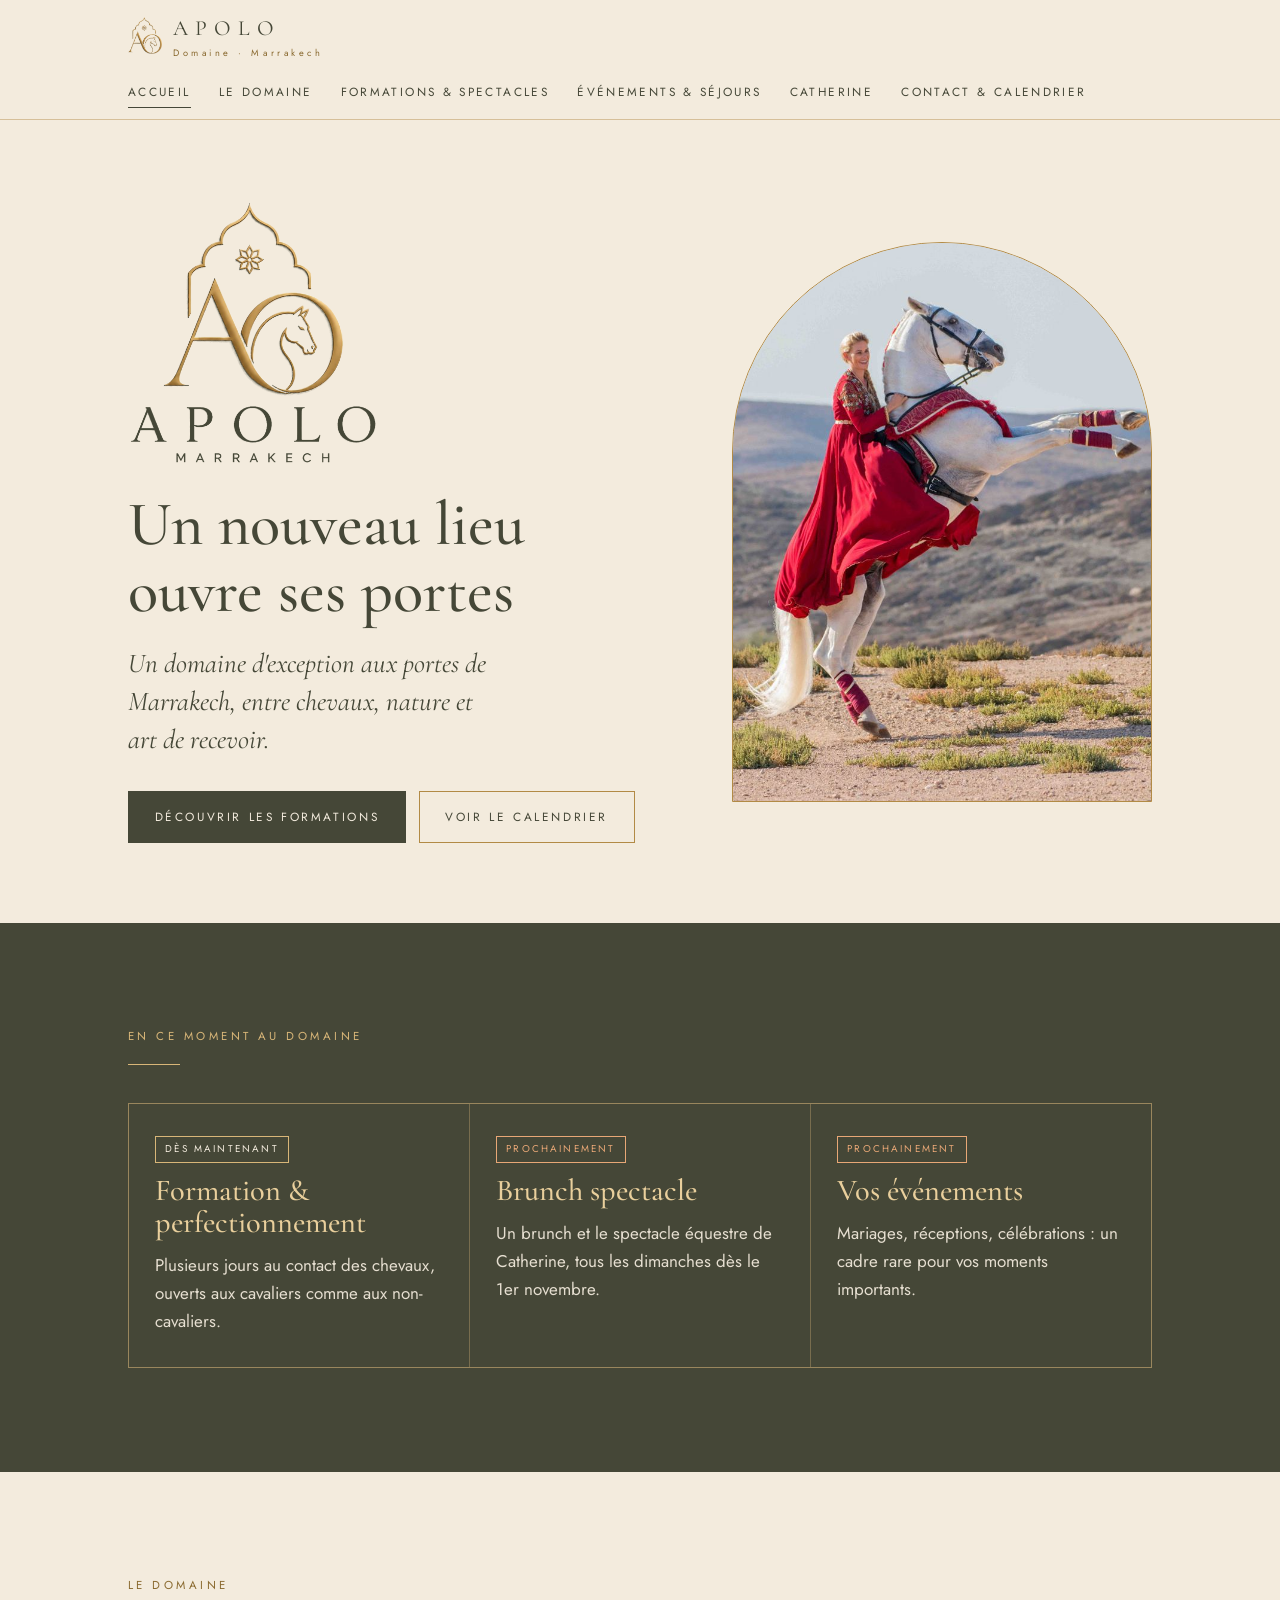
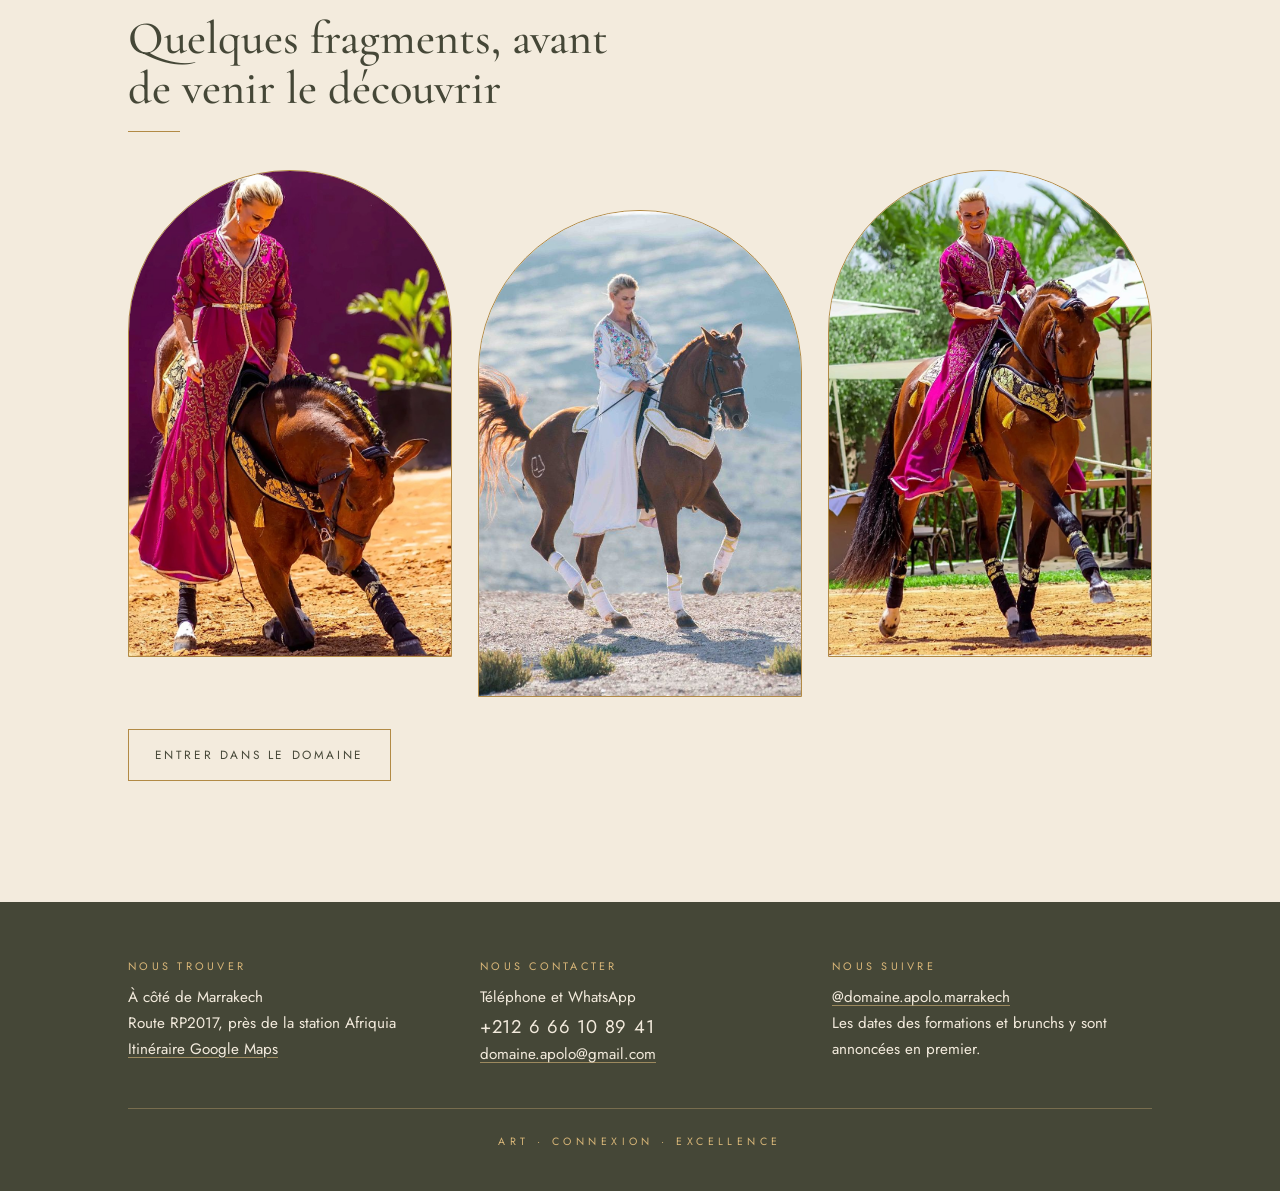
==== index.html @ 91119b83 "Site Domaine Apolo Marrakech Co-Authored-By: Claude Sonnet 5.5 <noreply@anthropic.com> Claude-Sessio" ====
<!doctype html><html lang="fr"><head><meta charset=utf8><meta name=viewport content="width=device-width,initial-scale=1,viewport-fit=cover"><style>:root{color-scheme:light;box-sizing:border-box}body{margin:0;padding:0;font:14px -apple-system,sans-serif;background:#fff;color:#000}img{max-width:100%}</style></head><body>
<title>Apolo Domaine Marrakech</title>
<link rel="preconnect" href="https://fonts.googleapis.com">
<link rel="stylesheet" href="https://fonts.googleapis.com/css2?family=Cormorant+Garamond:ital,wght@0,400;0,500;0,600;1,400;1,500&family=Jost:wght@400;500&display=swap">
<link rel="stylesheet" href="style.css">
<style>
.hero{padding-block:clamp(2.5rem,7vw,5rem)}
.hero .split{grid-template-columns:minmax(0,1.1fr) minmax(0,.9fr)}
.hero-logo{width:min(250px,60vw)}
.hero h1{font-size:clamp(2.3rem,5.4vw,3.9rem);margin-top:1.6rem}
.hero .lead{margin:1.2rem 0 2rem;max-width:30ch}
.hero .arch{aspect-ratio:3/4;width:100%;max-width:420px;justify-self:end}
@media(max-width:760px){.hero .split{grid-template-columns:1fr}.hero .arch{justify-self:center;max-width:320px}}
.now{display:grid;grid-template-columns:repeat(auto-fit,minmax(min(100%,260px),1fr));gap:1px;background:rgba(216,182,120,.35);border:1px solid rgba(216,182,120,.35);margin-top:2.4rem}
.now a{background:var(--olive);padding:2rem 1.6rem;text-decoration:none;display:grid;gap:.7rem;align-content:start}
.now a:hover{background:var(--olive-soft)}
.now h3{font-size:1.9rem;color:#E9CF9C}
.now p{margin:0;opacity:.92}
.frags{display:grid;grid-template-columns:repeat(3,minmax(0,1fr));gap:clamp(.8rem,2.5vw,1.6rem);margin-top:2.4rem}
.frags .arch{aspect-ratio:2/3}
.frags .arch:nth-child(2){margin-top:2.5rem}
@media(max-width:560px){.frags{grid-template-columns:repeat(2,minmax(0,1fr))}.frags .arch:nth-child(3){display:none}}
</style>

<header class="top"><div class="wrap">
<a class="brand" href="index.html"><img src="embleme_apolo.png" alt=""><span>APOLO<small>Domaine · Marrakech</small></span></a>
<button class="menu-btn" type="button" aria-expanded="false" aria-controls="menu">Menu</button>
<nav class="nav" id="menu" aria-label="Menu principal">
<a href="index.html" aria-current="page">Accueil</a>
<a href="domaine.html">Le Domaine</a>
<a href="experiences.html">Formations &amp; Spectacles</a>
<a href="evenements.html">Événements &amp; Séjours</a>
<a href="catherine.html">Catherine</a>
<a href="contact.html">Contact &amp; Calendrier</a>
</nav>
</div></header>

<main>
<section class="hero"><div class="wrap split">
<div>
<img class="hero-logo" src="logo_apolo.png" alt="Apolo Marrakech">
<h1>Un nouveau lieu ouvre ses portes</h1>
<p class="lead">Un domaine d'exception aux portes de Marrakech, entre chevaux, nature et art de recevoir.</p>
<div class="actions"><a class="btn" href="experiences.html">Découvrir les formations</a><a class="btn ghost" href="contact.html">Voir le calendrier</a></div>
</div>
<div class="arch"><img src="photos/rouge-cabre.jpg" alt="Catherine en robe rouge sur un cheval blanc cabré" style="object-position:33% 50%"></div>
</div></section>

<section class="dark"><div class="wrap">
<div class="intro"><div class="eyebrow">En ce moment au domaine</div><div class="rule"></div></div>
<div class="now">
<a href="experiences.html"><span class="tag open" style="justify-self:start;color:var(--ivory);background:transparent;border-color:#D8B678">Dès maintenant</span><h3>Formation &amp; perfectionnement</h3><p>Plusieurs jours au contact des chevaux, ouverts aux cavaliers comme aux non-cavaliers.</p></a>
<a href="experiences.html"><span class="tag soon" style="justify-self:start">Prochainement</span><h3>Brunch spectacle</h3><p>Un brunch et le spectacle équestre de Catherine, tous les dimanches dès le 1er novembre.</p></a>
<a href="evenements.html"><span class="tag soon" style="justify-self:start">Prochainement</span><h3>Vos événements</h3><p>Mariages, réceptions, célébrations : un cadre rare pour vos moments importants.</p></a>
</div>
</div></section>

<section><div class="wrap">
<div class="intro"><div class="eyebrow">Le domaine</div><h2 style="font-size:clamp(2rem,4vw,2.9rem)">Quelques fragments, avant de venir le découvrir</h2><div class="rule"></div></div>
<div class="frags">
<div class="arch"><img src="photos/cath-fuchsia-reverence.jpg" alt="Catherine en caftan fuchsia, sur un alezan" style="object-position:45% 40%" loading="lazy"></div>
<div class="arch"><img src="photos/blanc-envol.jpg" alt="Cheval alezan, la queue dans la lumière" style="object-position:38% 50%" loading="lazy"></div>
<div class="arch"><img src="photos/cath-fuchsia-trot.jpg" alt="Catherine en caftan fuchsia, au trot sur un alezan" style="object-position:55% 40%" loading="lazy"></div>
</div>
<p style="margin-top:2rem"><a class="btn ghost" href="domaine.html">Entrer dans le domaine</a></p>
</div></section>
</main>

<footer class="foot"><div class="wrap">
<div class="cols">
<div><h4>Nous trouver</h4><p>À côté de Marrakech<br>Route RP2017, près de la station Afriquia<br><a href="https://www.google.com/maps/search/?api=1&amp;query=31.46699,-7.87174" target="_blank" rel="noopener">Itinéraire Google Maps</a></p></div>
<div><h4>Nous contacter</h4><p>Téléphone et WhatsApp<br><span style="font-size:1.15rem;letter-spacing:.04em">+212 6 66 10 89 41</span><br><a href="mailto:domaine.apolo@gmail.com">domaine.apolo@gmail.com</a></p></div>
<div><h4>Nous suivre</h4><p><a href="https://www.instagram.com/domaine.apolo.marrakech/" target="_blank" rel="noopener">@domaine.apolo.marrakech</a><br>Les dates des formations et brunchs y sont annoncées en premier.</p></div>
</div>
<div class="motto">Art · Connexion · Excellence</div>
</div></footer>
<script>(function(){function up(){try{window.scrollTo(0,0);document.documentElement.scrollTop=0;document.body.scrollTop=0;}catch(e){}}
try{if("scrollRestoration" in history)history.scrollRestoration="manual";}catch(e){}
if(!location.hash){up();document.addEventListener("DOMContentLoaded",up);window.addEventListener("load",function(){up();setTimeout(up,60);setTimeout(up,300);});window.addEventListener("pageshow",up);}
document.querySelectorAll(".nav a,.brand").forEach(function(a){a.addEventListener("click",function(e){var h=a.getAttribute("href")||"",p=location.pathname.split("/").pop()||"index.html";if(h===p||(h==="index.html"&&p==="")){e.preventDefault();window.scrollTo({top:0,behavior:"smooth"});var t=document.querySelector(".top"),m=document.querySelector(".menu-btn");if(t&&t.classList.contains("open")){t.classList.remove("open");if(m){m.setAttribute("aria-expanded","false");m.textContent="Menu";}}}});});})();</script>
<script>(function(){var b=document.querySelector(".menu-btn"),h=document.querySelector(".top");if(!b||!h)return;b.addEventListener("click",function(){var o=h.classList.toggle("open");b.setAttribute("aria-expanded",o?"true":"false");b.textContent=o?"Fermer":"Menu";});})();</script>
</body></html>
---- style.css ----
/* Apolo — arches marocaines, ivoire et kaki olive, rythme lent, une seule touche terracotta par écran */
:root{
  --ivory:#F3EBDD; --sand:#E9DDC6; --sand-deep:#DCCBAA;
  --olive:#454737; --olive-soft:#5E604C; --gold:#B28A45; --gold-ink:#8A6A30; --terra:#B4632F;
  --line:rgba(178,138,69,.45);
  --f-display:'Cormorant Garamond',Georgia,'Times New Roman',serif;
  --f-body:'Jost','Helvetica Neue',Arial,sans-serif;
  color-scheme:light;
}
*{box-sizing:border-box}
html{scroll-behavior:smooth}
body{margin:0;background:var(--ivory);color:var(--olive);font-family:var(--f-body);font-weight:400;font-size:1.0625rem;line-height:1.65}
img{max-width:100%;display:block}
a{color:inherit}
a:focus-visible,button:focus-visible,input:focus-visible,select:focus-visible,textarea:focus-visible{outline:2px solid var(--gold-ink);outline-offset:3px}
h1,h2,h3{font-family:var(--f-display);font-weight:500;line-height:1.08;margin:0;text-wrap:balance}
.eyebrow{font-family:var(--f-body);font-size:.72rem;letter-spacing:.3em;text-transform:uppercase;color:var(--gold-ink)}
.rule{width:52px;height:1px;background:var(--gold)}
.wrap{max-width:1120px;margin:0 auto;padding-inline:clamp(16px,5vw,48px)}

/* En-tête */
.top{position:sticky;top:env(safe-area-inset-top,0px);z-index:10;background:var(--ivory);border-bottom:1px solid var(--line)}
.top .wrap{display:flex;align-items:center;justify-content:space-between;gap:1rem;padding-block:.7rem;flex-wrap:wrap}
.brand{display:flex;align-items:center;gap:.7rem;text-decoration:none}
.brand img{width:34px;height:auto}
.brand span{font-family:var(--f-display);font-size:1.35rem;letter-spacing:.32em}
.brand small{display:block;font-family:var(--f-body);font-size:.58rem;letter-spacing:.38em;color:var(--gold-ink);margin-top:-2px}
.nav{display:flex;gap:clamp(.9rem,2.2vw,1.8rem);flex-wrap:wrap;align-items:center}
.nav a{font-size:.74rem;letter-spacing:.2em;text-transform:uppercase;text-decoration:none;padding-block:.35rem;border-bottom:1px solid transparent}
.nav a:hover{border-color:var(--gold)}
.nav a[aria-current="page"]{border-color:var(--olive)}
.menu-btn{display:none}
@media(max-width:820px){
  .top .wrap{justify-content:space-between;flex-wrap:wrap;padding-block:.55rem}
  .brand span{font-size:1.2rem}
  .menu-btn{display:inline-flex;align-items:center;justify-content:center;min-height:44px;padding:0 1.1rem;background:transparent;border:1px solid var(--gold);color:var(--olive);font-family:var(--f-body);font-size:.72rem;letter-spacing:.22em;text-transform:uppercase;cursor:pointer}
  .nav{display:none;width:100%;flex-direction:column;align-items:stretch;flex-wrap:nowrap;gap:0;padding-bottom:.4rem}
  .top.open .nav{display:flex}
  .nav a{padding:.95rem .2rem;font-size:.8rem;border-bottom:1px solid var(--line)}
  .nav a:last-child{border-bottom:0}
  .nav a[aria-current="page"]{color:var(--gold-ink)}
}

/* Boutons */
.btn{display:inline-block;font-size:.74rem;letter-spacing:.22em;text-transform:uppercase;text-decoration:none;padding:.95rem 1.6rem;background:var(--olive);color:var(--ivory);border:1px solid var(--olive);cursor:pointer;font-family:var(--f-body)}
.btn:hover{background:var(--olive-soft)}
.btn.ghost{background:transparent;color:var(--olive);border-color:var(--gold)}
.btn.ghost:hover{background:var(--sand)}
.btn.on-dark{background:var(--ivory);color:var(--olive);border-color:var(--ivory)}
.actions{display:flex;gap:.8rem;flex-wrap:wrap}

/* Arches photo : on montre un fragment, jamais tout */
.arch{position:relative;border-radius:999px 999px 0 0;overflow:hidden;background:var(--sand);border:1px solid var(--gold);max-width:100%}
.arch img{width:100%;height:100%;object-fit:cover}
.arch .ph{position:absolute;inset:0;display:grid;place-items:center;padding:1.5rem;text-align:center;font-size:.72rem;letter-spacing:.16em;text-transform:uppercase;color:var(--gold-ink);background:repeating-linear-gradient(135deg,transparent 0 14px,rgba(178,138,69,.07) 14px 15px)}

/* Sections */
section{padding-block:clamp(3.5rem,9vw,6.5rem)}
.band{background:var(--sand)}
.dark{background:var(--olive);color:var(--ivory)}
.dark .eyebrow{color:#D8B678}
.dark .rule{background:#D8B678}
.intro{display:grid;gap:1.1rem;max-width:62ch}
.intro p{margin:0}
.lead{font-family:var(--f-display);font-size:clamp(1.35rem,2.4vw,1.7rem);line-height:1.4;font-style:italic}
.split{display:grid;grid-template-columns:minmax(0,1fr) minmax(0,1.15fr);gap:clamp(2rem,6vw,5rem);align-items:center}
@media(max-width:760px){.split{grid-template-columns:1fr}}

.tag{display:inline-block;font-size:.62rem;letter-spacing:.22em;text-transform:uppercase;padding:.28rem .6rem;border:1px solid currentColor}
.tag.soon{color:var(--terra)}
.tag.open{color:var(--olive);background:var(--sand)}
.dark .tag.soon{color:#E8A776}

/* Liste d'offres */
.offers{display:grid;grid-template-columns:repeat(auto-fit,minmax(min(100%,250px),1fr));border-top:1px solid var(--line);border-left:1px solid var(--line);margin-top:2.5rem}
.offer{padding:1.8rem 1.5rem;border-right:1px solid var(--line);border-bottom:1px solid var(--line);display:grid;gap:.6rem;align-content:start;text-decoration:none;min-width:0}
a.offer:hover{background:var(--sand)}
.offer h3{font-size:1.55rem}
.offer p{margin:0;color:var(--olive-soft);font-size:.98rem}

/* Pied de page */
.foot{background:var(--olive);color:var(--ivory);padding-block:3.5rem 2.5rem}
.foot .cols{display:grid;grid-template-columns:repeat(auto-fit,minmax(min(100%,220px),1fr));gap:2rem}
.foot h4{margin:0 0 .6rem;font-family:var(--f-body);font-weight:400;font-size:.68rem;letter-spacing:.3em;text-transform:uppercase;color:#D8B678}
.foot p{margin:0;font-size:.95rem;line-height:1.7}
.foot a{text-decoration:underline;text-decoration-color:rgba(216,182,120,.6);text-underline-offset:3px}
.foot .motto{margin-top:2.5rem;padding-top:1.5rem;border-top:1px solid rgba(216,182,120,.35);text-align:center;font-size:.66rem;letter-spacing:.42em;text-transform:uppercase;color:#D8B678}

@media(prefers-reduced-motion:reduce){html{scroll-behavior:auto}}
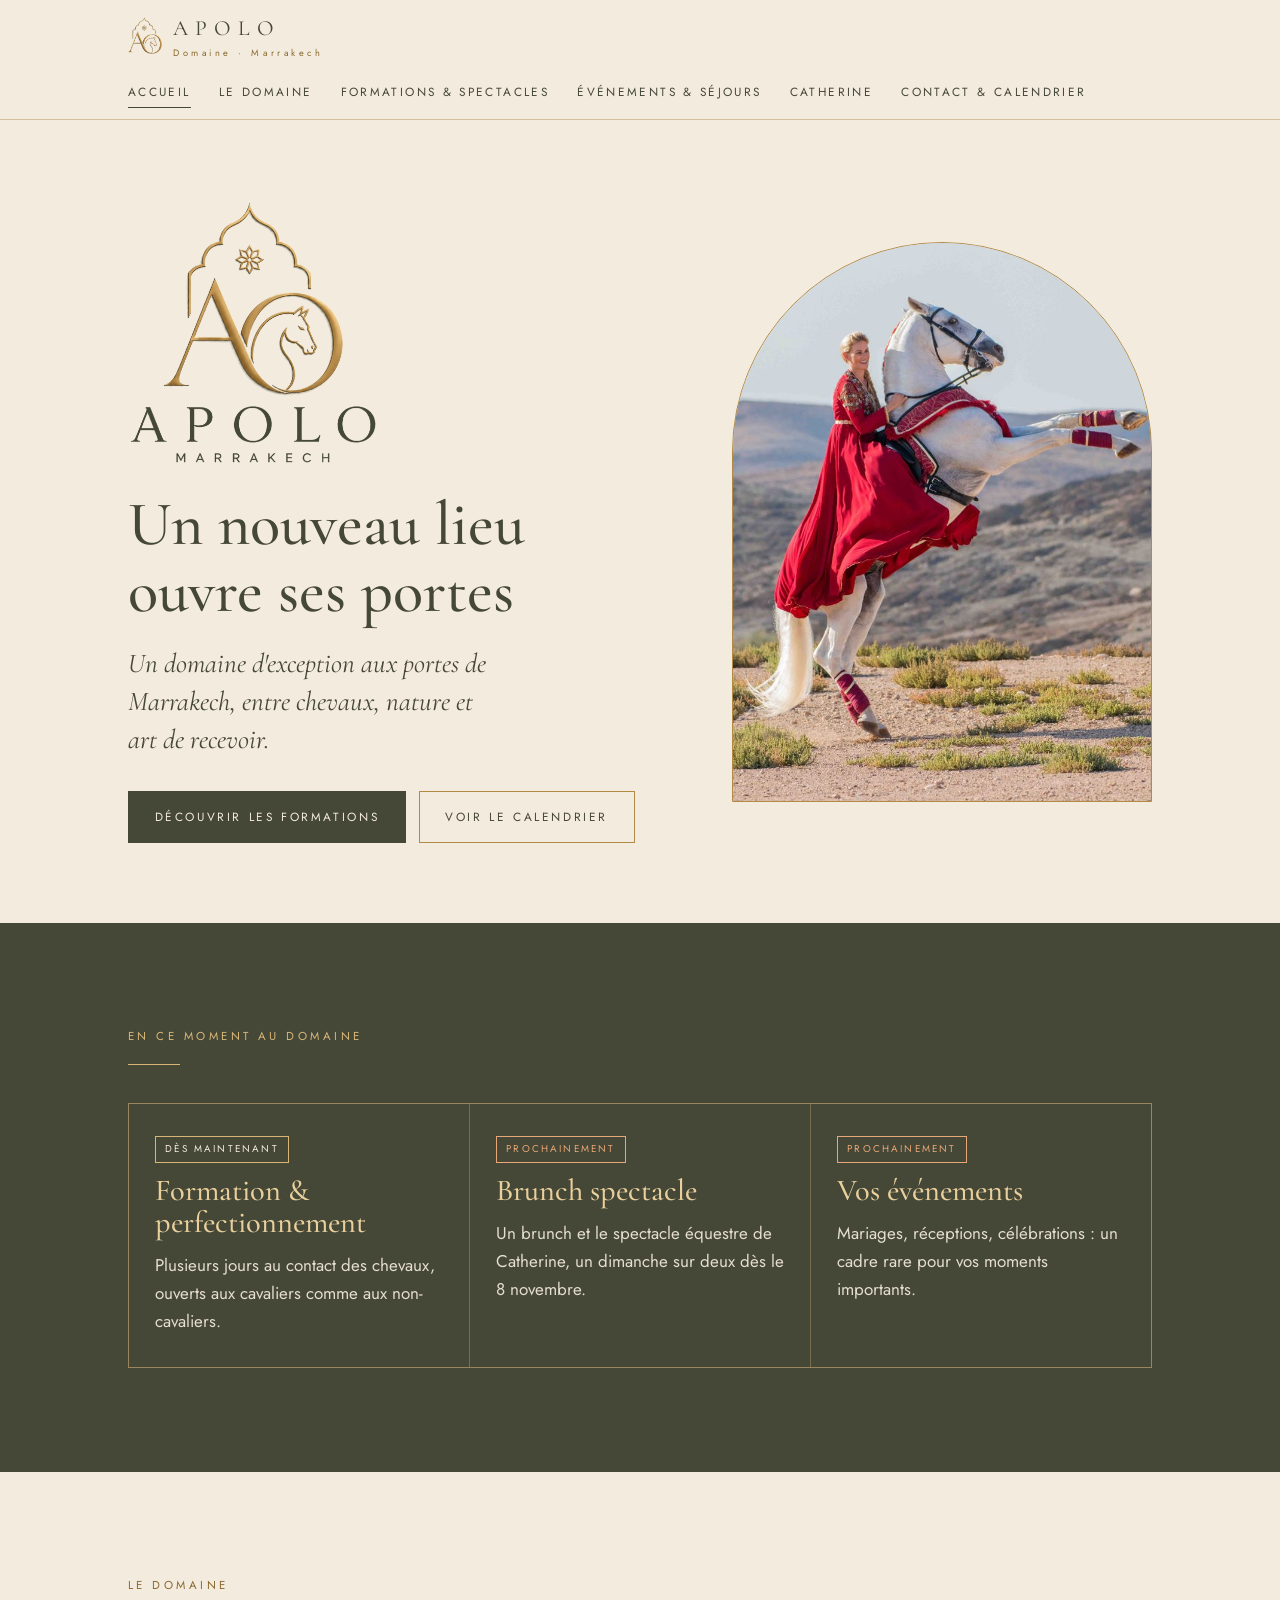
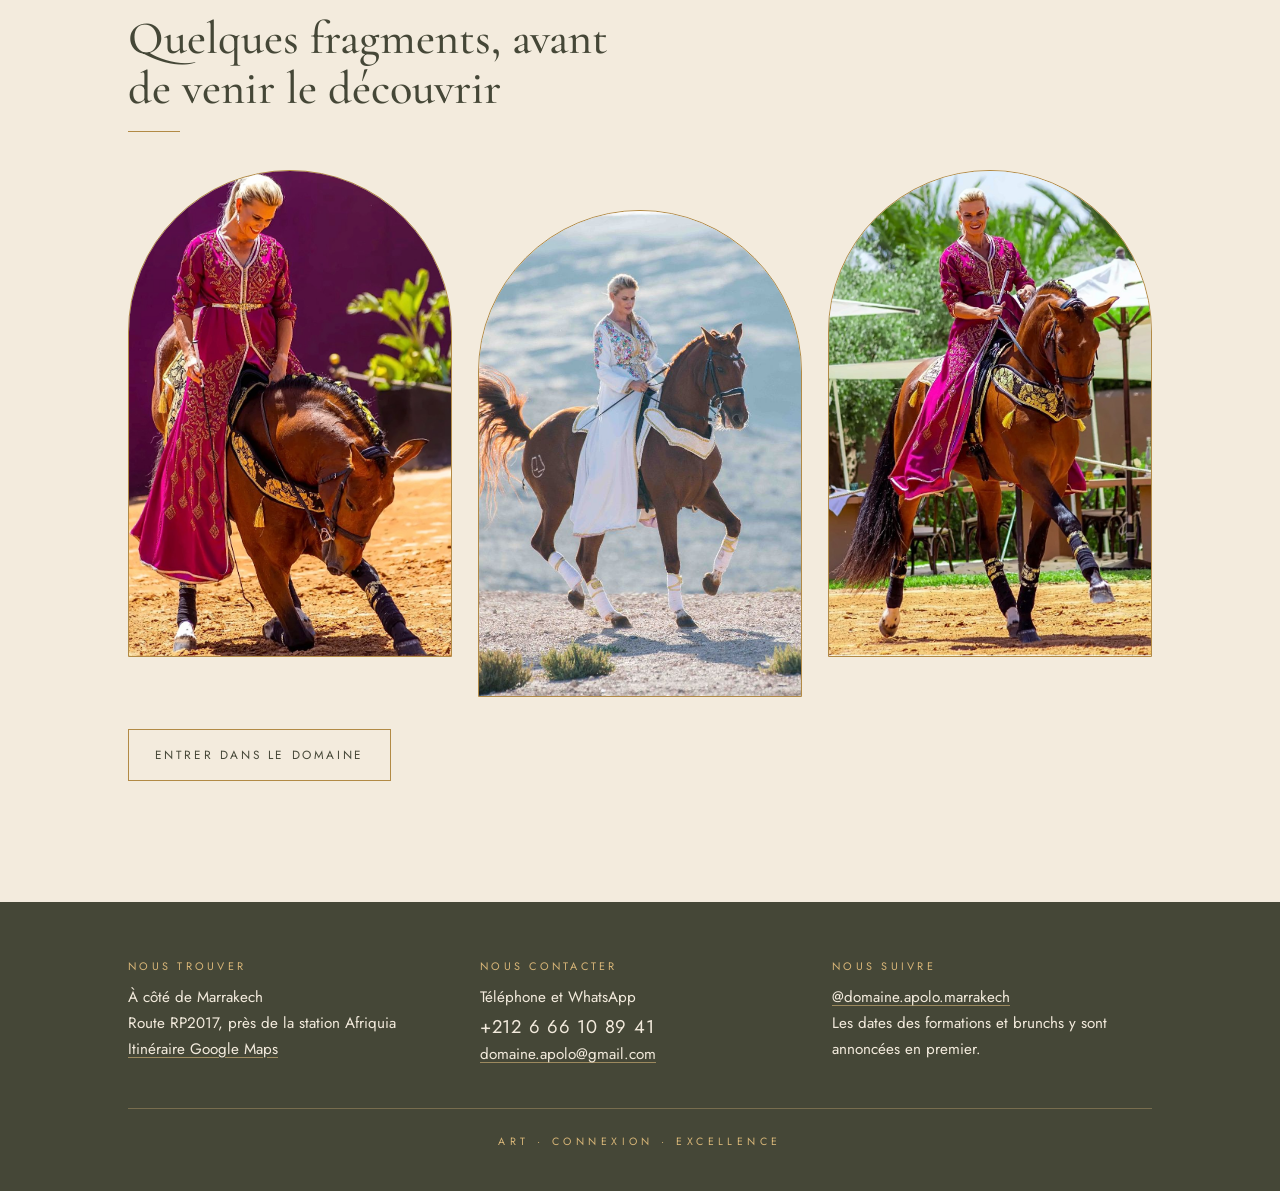
==== commit 75e6cdc9: "Brunchs : un dimanche sur deux, dès le 8 novembre Co-Authored-By: Claude Sonnet 5.5 <noreply@anthrop" ====
--- a/index.html
+++ b/index.html
@@ -50,7 +50,7 @@
 <div class="intro"><div class="eyebrow">En ce moment au domaine</div><div class="rule"></div></div>
 <div class="now">
 <a href="experiences.html"><span class="tag open" style="justify-self:start;color:var(--ivory);background:transparent;border-color:#D8B678">Dès maintenant</span><h3>Formation &amp; perfectionnement</h3><p>Plusieurs jours au contact des chevaux, ouverts aux cavaliers comme aux non-cavaliers.</p></a>
-<a href="experiences.html"><span class="tag soon" style="justify-self:start">Prochainement</span><h3>Brunch spectacle</h3><p>Un brunch et le spectacle équestre de Catherine, tous les dimanches dès le 1er novembre.</p></a>
+<a href="experiences.html"><span class="tag soon" style="justify-self:start">Prochainement</span><h3>Brunch spectacle</h3><p>Un brunch et le spectacle équestre de Catherine, un dimanche sur deux dès le 8 novembre.</p></a>
 <a href="evenements.html"><span class="tag soon" style="justify-self:start">Prochainement</span><h3>Vos événements</h3><p>Mariages, réceptions, célébrations : un cadre rare pour vos moments importants.</p></a>
 </div>
 </div></section>
